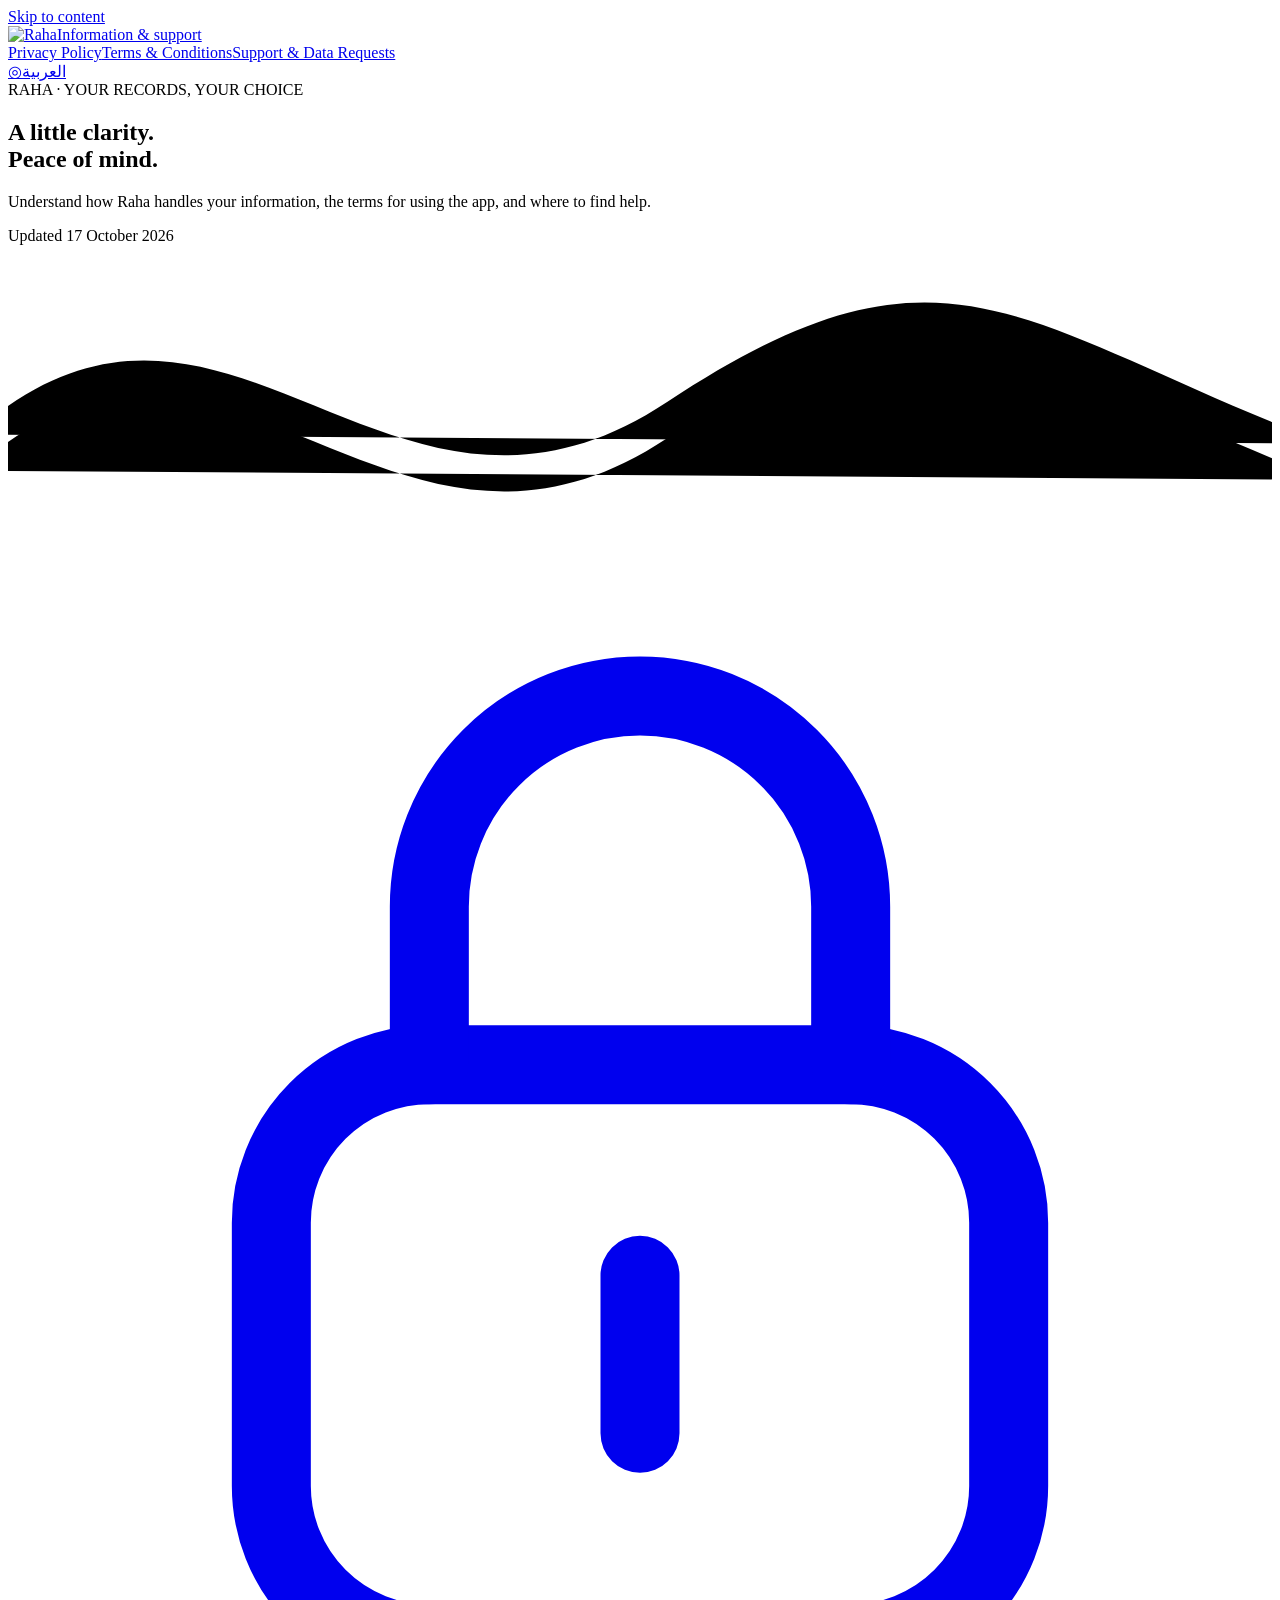
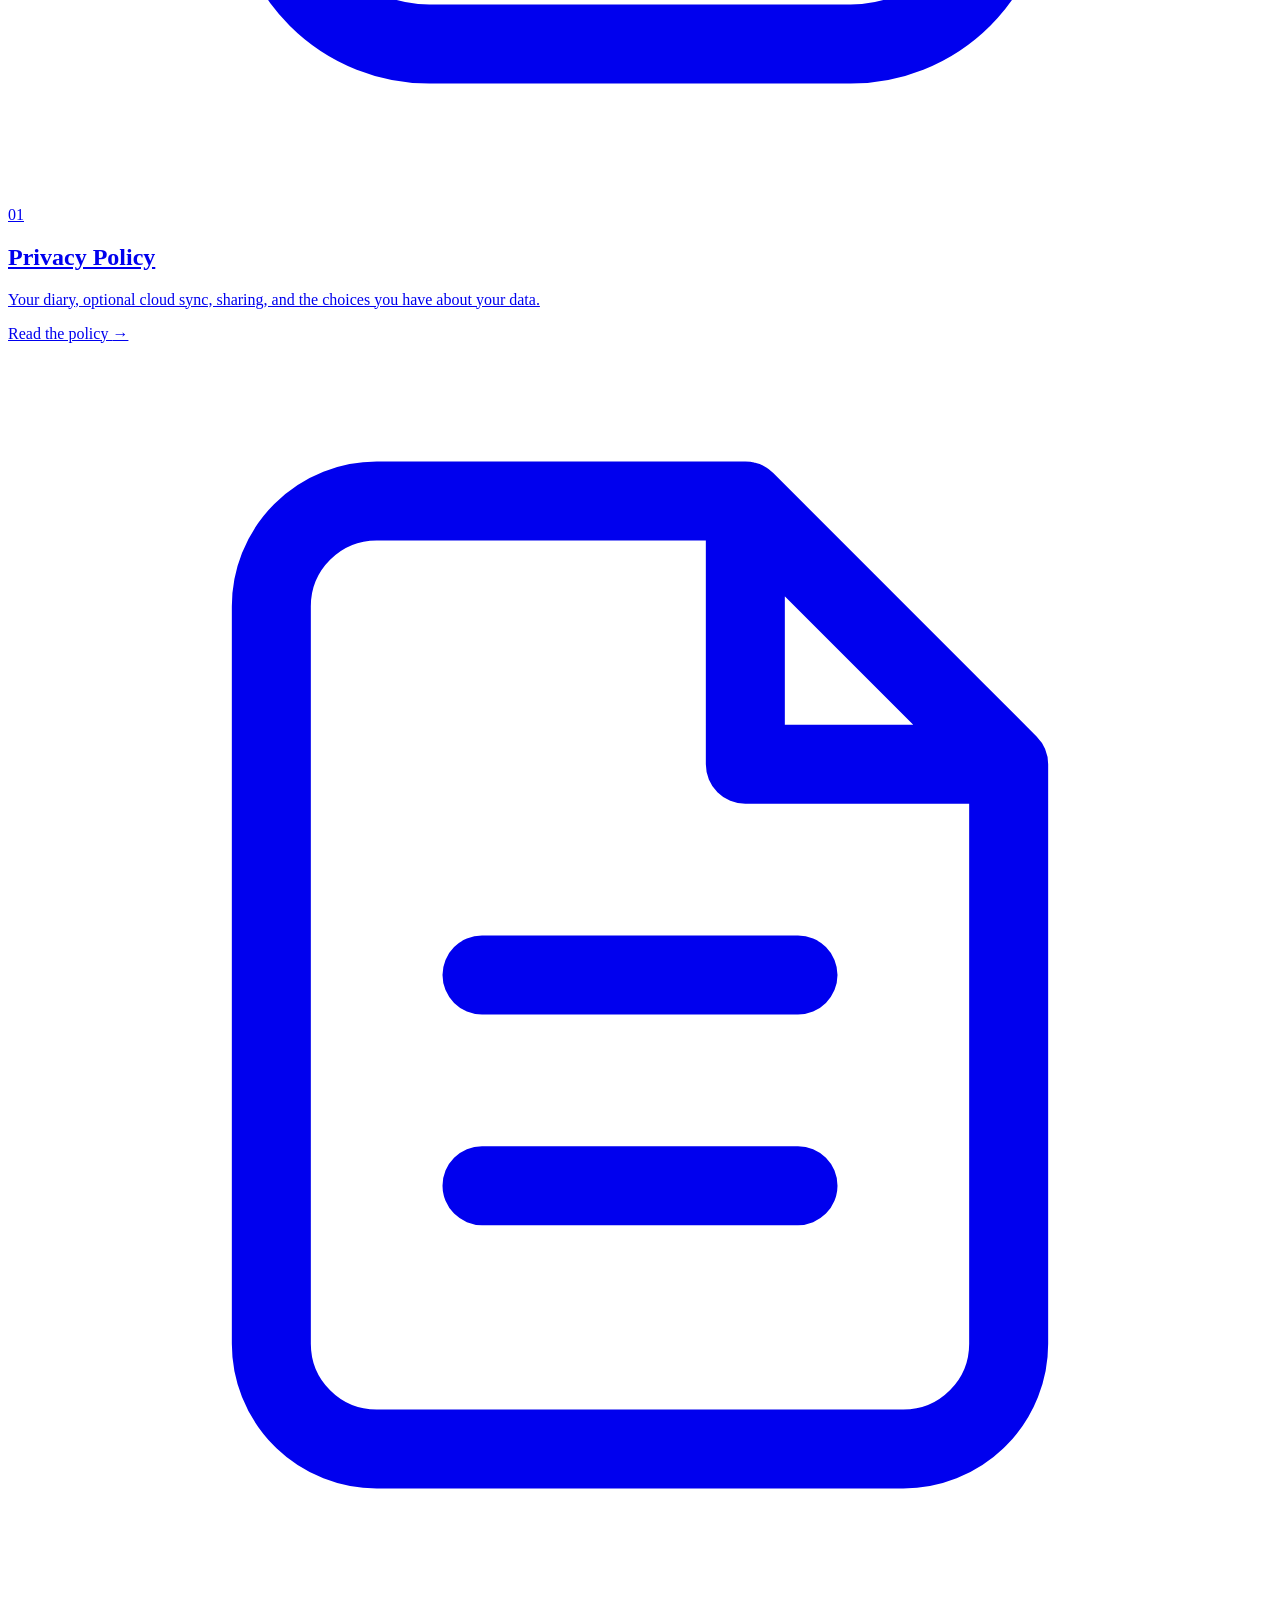
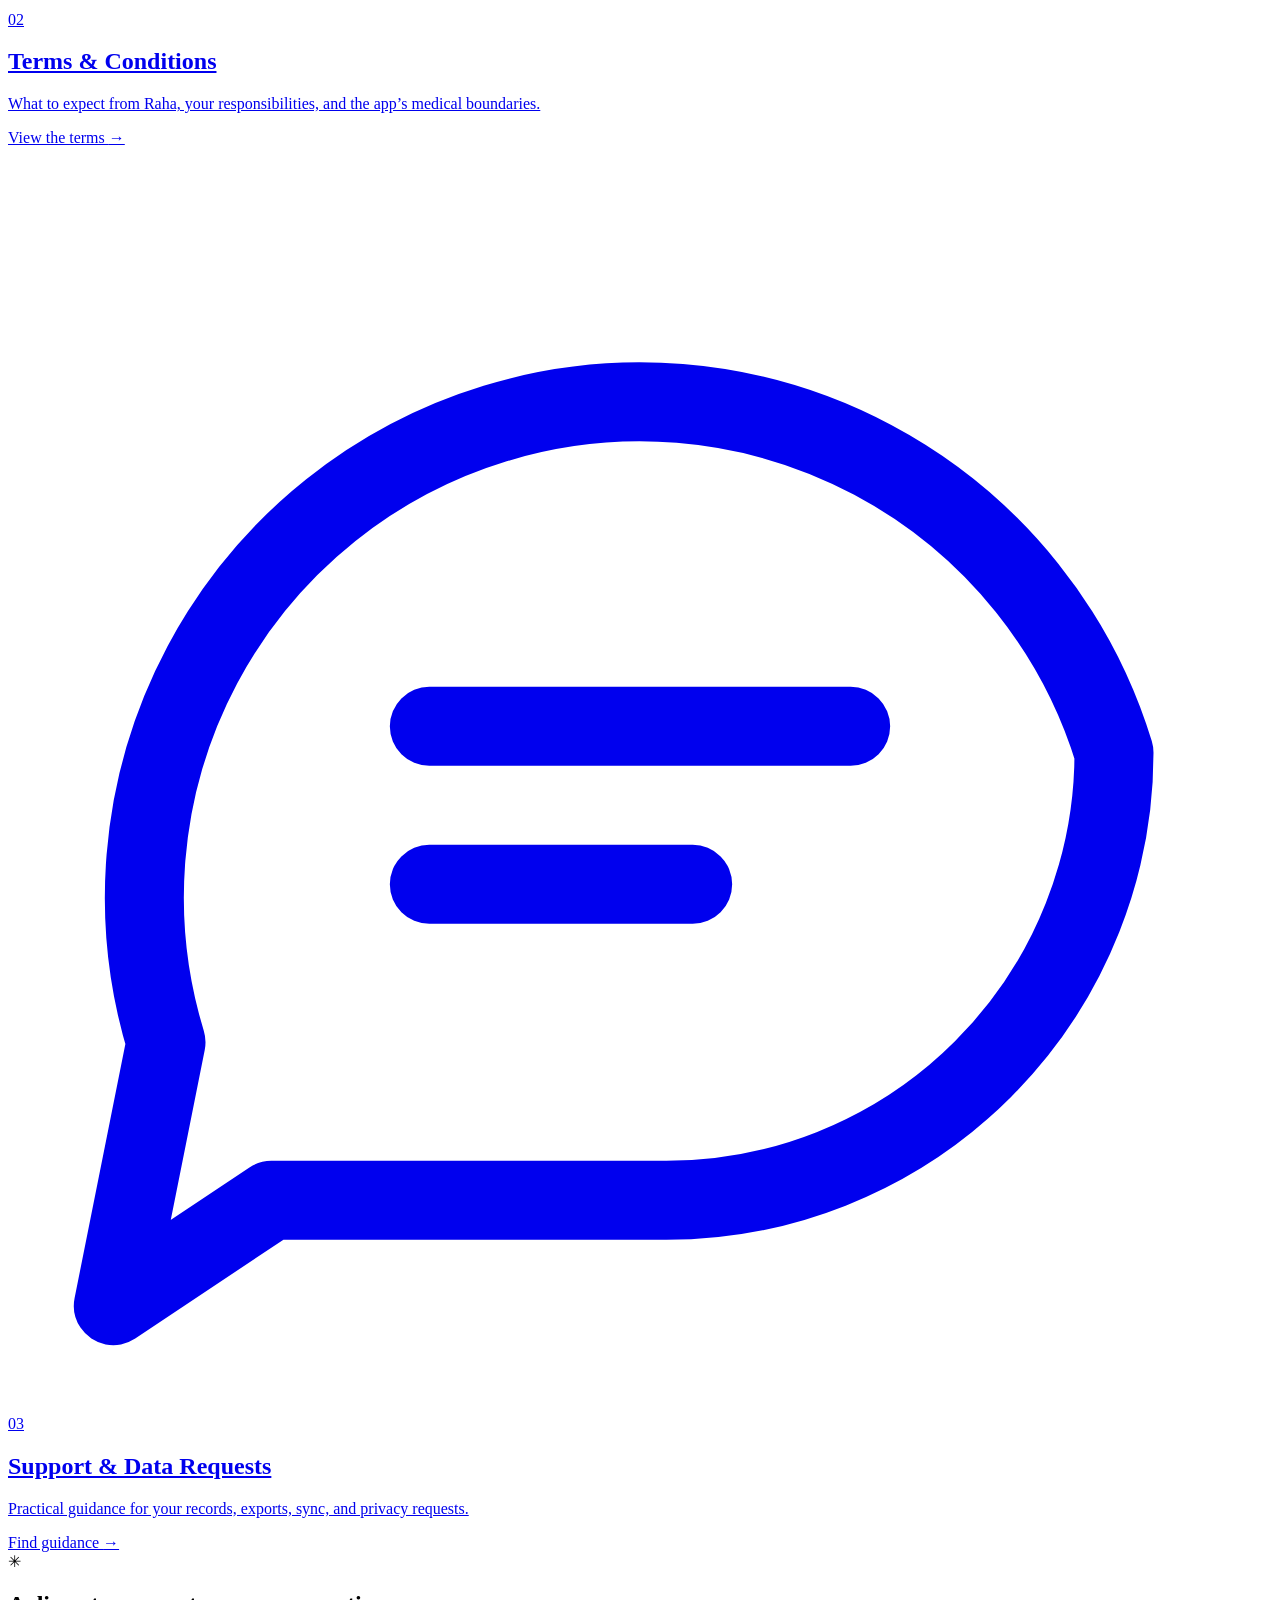
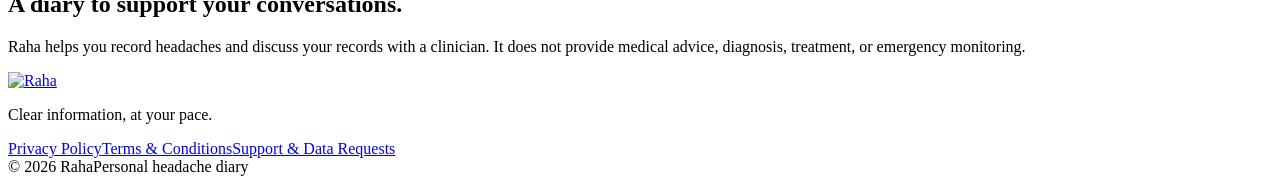
==== index.html @ 0974fa7e "Add Raha legal website homepage" ====
<!doctype html>
<html lang="en" dir="ltr">
<head><meta charset="utf-8"><meta name="viewport" content="width=device-width,initial-scale=1"><title>Privacy, terms &amp; support | Raha</title><meta name="description" content="Understand how Raha handles your information, the terms for using the app, and where to find help."><meta name="theme-color" content="#F6F3EC"><link rel="canonical" href="https://raha-headache.github.io/index.html"><link rel="alternate" hreflang="ar" href="index-ar.html"><link rel="icon" type="image/svg+xml" href="favicon.svg"><link rel="stylesheet" href="styles.css"><script src="site.js" defer></script></head>
<body><a class="skip" href="#main">Skip to content</a>
<header class="site-header"><div class="header-inner"><a href="index.html" class="brand" aria-label="Raha home"><img src="raha-logo.svg" alt="Raha" width="116" height="35"><span class="brand-label">Information & support</span></a><nav aria-label="Menu" class="header-nav"><a href="privacy.html">Privacy Policy</a><a href="terms.html">Terms & Conditions</a><a href="support.html">Support & Data Requests</a></nav><a class="language-switch" href="index-ar.html" lang="ar" dir="rtl" data-language="ar">العربية<span aria-hidden="true">◎</span></a></div></header>
<main id="main" class="home-main"><section class="home-hero"><div class="eyebrow"><span></span>RAHA · YOUR RECORDS, YOUR CHOICE</div><h1>A little clarity.<br>Peace of mind.</h1><p class="hero-description">Understand how Raha handles your information, the terms for using the app, and where to find help.</p><div class="hero-date">Updated 17 October 2026</div><svg class="hero-wave" viewBox="0 0 700 160" aria-hidden="true"><path d="M-20 105C120-20 210 190 365 87S560 45 730 110"/><path d="M-20 125C120 0 210 210 365 107S560 65 730 130"/></svg></section><section class="cards" aria-label="Information & support"><a class="page-card privacy" href="privacy.html"><div class="card-top"><span class="card-icon"><svg viewBox="0 0 24 24" aria-hidden="true" fill="none" stroke="currentColor" stroke-width="1.5" stroke-linecap="round" stroke-linejoin="round"><rect x="5" y="10" width="14" height="11" rx="3"/><path d="M8 10V7a4 4 0 0 1 8 0v3M12 14v3"/></svg></span><span class="card-number">01</span></div><h2>Privacy Policy</h2><p>Your diary, optional cloud sync, sharing, and the choices you have about your data.</p><span class="card-link">Read the policy <span aria-hidden="true">→</span></span></a><a class="page-card terms" href="terms.html"><div class="card-top"><span class="card-icon"><svg viewBox="0 0 24 24" aria-hidden="true" fill="none" stroke="currentColor" stroke-width="1.5" stroke-linecap="round" stroke-linejoin="round"><path d="M14 3H7a2 2 0 0 0-2 2v14a2 2 0 0 0 2 2h10a2 2 0 0 0 2-2V8ZM14 3v5h5M9 12h6M9 16h6"/></svg></span><span class="card-number">02</span></div><h2>Terms & Conditions</h2><p>What to expect from Raha, your responsibilities, and the app’s medical boundaries.</p><span class="card-link">View the terms <span aria-hidden="true">→</span></span></a><a class="page-card support" href="support.html"><div class="card-top"><span class="card-icon"><svg viewBox="0 0 24 24" aria-hidden="true" fill="none" stroke="currentColor" stroke-width="1.5" stroke-linecap="round" stroke-linejoin="round"><path d="M21 11.5a8.5 8.5 0 0 1-8.5 8.5H5l-3 2 1-5a8.5 8.5 0 1 1 18-5.5Z"/><path d="M8 11h8M8 14h5"/></svg></span><span class="card-number">03</span></div><h2>Support & Data Requests</h2><p>Practical guidance for your records, exports, sync, and privacy requests.</p><span class="card-link">Find guidance <span aria-hidden="true">→</span></span></a></section><aside class="medical-note"><span class="medical-icon" aria-hidden="true">✳</span><div><h2>A diary to support your conversations.</h2><p>Raha helps you record headaches and discuss your records with a clinician. It does not provide medical advice, diagnosis, treatment, or emergency monitoring.</p></div></aside></main>
<footer class="site-footer"><div class="footer-top"><a href="index.html" aria-label="Home"><img src="raha-logo.svg" alt="Raha" width="94" height="29"></a><p>Clear information, at your pace.</p><nav aria-label="Footer links"><a href="privacy.html">Privacy Policy</a><a href="terms.html">Terms & Conditions</a><a href="support.html">Support & Data Requests</a></nav></div><div class="footer-bottom"><span>© 2026 Raha</span><span>Personal headache diary</span></div></footer>
</body></html>
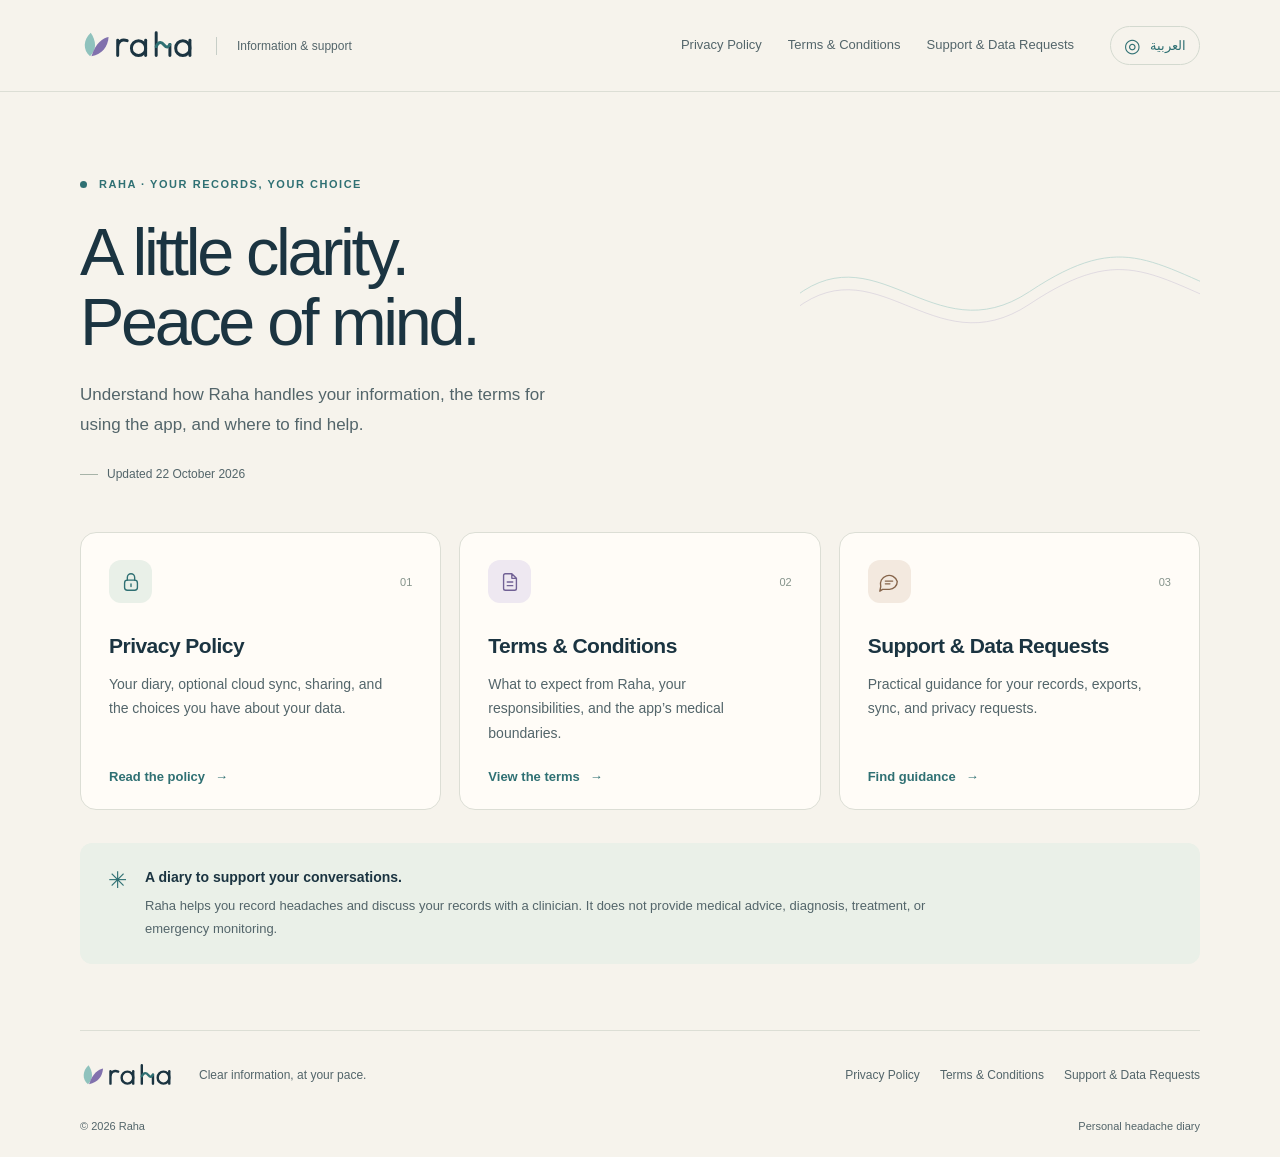
==== commit dad3616b: "Update bilingual Raha policies for in-app deletion, Health and data choices" ====
--- a/index.html
+++ b/index.html
@@ -3,6 +3,6 @@
 <head><meta charset="utf-8"><meta name="viewport" content="width=device-width,initial-scale=1"><title>Privacy, terms &amp; support | Raha</title><meta name="description" content="Understand how Raha handles your information, the terms for using the app, and where to find help."><meta name="theme-color" content="#F6F3EC"><link rel="canonical" href="https://raha-headache.github.io/index.html"><link rel="alternate" hreflang="ar" href="index-ar.html"><link rel="icon" type="image/svg+xml" href="favicon.svg"><link rel="stylesheet" href="styles.css"><script src="site.js" defer></script></head>
 <body><a class="skip" href="#main">Skip to content</a>
 <header class="site-header"><div class="header-inner"><a href="index.html" class="brand" aria-label="Raha home"><img src="raha-logo.svg" alt="Raha" width="116" height="35"><span class="brand-label">Information & support</span></a><nav aria-label="Menu" class="header-nav"><a href="privacy.html">Privacy Policy</a><a href="terms.html">Terms & Conditions</a><a href="support.html">Support & Data Requests</a></nav><a class="language-switch" href="index-ar.html" lang="ar" dir="rtl" data-language="ar">العربية<span aria-hidden="true">◎</span></a></div></header>
-<main id="main" class="home-main"><section class="home-hero"><div class="eyebrow"><span></span>RAHA · YOUR RECORDS, YOUR CHOICE</div><h1>A little clarity.<br>Peace of mind.</h1><p class="hero-description">Understand how Raha handles your information, the terms for using the app, and where to find help.</p><div class="hero-date">Updated 17 October 2026</div><svg class="hero-wave" viewBox="0 0 700 160" aria-hidden="true"><path d="M-20 105C120-20 210 190 365 87S560 45 730 110"/><path d="M-20 125C120 0 210 210 365 107S560 65 730 130"/></svg></section><section class="cards" aria-label="Information & support"><a class="page-card privacy" href="privacy.html"><div class="card-top"><span class="card-icon"><svg viewBox="0 0 24 24" aria-hidden="true" fill="none" stroke="currentColor" stroke-width="1.5" stroke-linecap="round" stroke-linejoin="round"><rect x="5" y="10" width="14" height="11" rx="3"/><path d="M8 10V7a4 4 0 0 1 8 0v3M12 14v3"/></svg></span><span class="card-number">01</span></div><h2>Privacy Policy</h2><p>Your diary, optional cloud sync, sharing, and the choices you have about your data.</p><span class="card-link">Read the policy <span aria-hidden="true">→</span></span></a><a class="page-card terms" href="terms.html"><div class="card-top"><span class="card-icon"><svg viewBox="0 0 24 24" aria-hidden="true" fill="none" stroke="currentColor" stroke-width="1.5" stroke-linecap="round" stroke-linejoin="round"><path d="M14 3H7a2 2 0 0 0-2 2v14a2 2 0 0 0 2 2h10a2 2 0 0 0 2-2V8ZM14 3v5h5M9 12h6M9 16h6"/></svg></span><span class="card-number">02</span></div><h2>Terms & Conditions</h2><p>What to expect from Raha, your responsibilities, and the app’s medical boundaries.</p><span class="card-link">View the terms <span aria-hidden="true">→</span></span></a><a class="page-card support" href="support.html"><div class="card-top"><span class="card-icon"><svg viewBox="0 0 24 24" aria-hidden="true" fill="none" stroke="currentColor" stroke-width="1.5" stroke-linecap="round" stroke-linejoin="round"><path d="M21 11.5a8.5 8.5 0 0 1-8.5 8.5H5l-3 2 1-5a8.5 8.5 0 1 1 18-5.5Z"/><path d="M8 11h8M8 14h5"/></svg></span><span class="card-number">03</span></div><h2>Support & Data Requests</h2><p>Practical guidance for your records, exports, sync, and privacy requests.</p><span class="card-link">Find guidance <span aria-hidden="true">→</span></span></a></section><aside class="medical-note"><span class="medical-icon" aria-hidden="true">✳</span><div><h2>A diary to support your conversations.</h2><p>Raha helps you record headaches and discuss your records with a clinician. It does not provide medical advice, diagnosis, treatment, or emergency monitoring.</p></div></aside></main>
+<main id="main" class="home-main"><section class="home-hero"><div class="eyebrow"><span></span>RAHA · YOUR RECORDS, YOUR CHOICE</div><h1>A little clarity.<br>Peace of mind.</h1><p class="hero-description">Understand how Raha handles your information, the terms for using the app, and where to find help.</p><div class="hero-date">Updated 22 October 2026</div><svg class="hero-wave" viewBox="0 0 700 160" aria-hidden="true"><path d="M-20 105C120-20 210 190 365 87S560 45 730 110"/><path d="M-20 125C120 0 210 210 365 107S560 65 730 130"/></svg></section><section class="cards" aria-label="Information & support"><a class="page-card privacy" href="privacy.html"><div class="card-top"><span class="card-icon"><svg viewBox="0 0 24 24" aria-hidden="true" fill="none" stroke="currentColor" stroke-width="1.5" stroke-linecap="round" stroke-linejoin="round"><rect x="5" y="10" width="14" height="11" rx="3"/><path d="M8 10V7a4 4 0 0 1 8 0v3M12 14v3"/></svg></span><span class="card-number">01</span></div><h2>Privacy Policy</h2><p>Your diary, optional cloud sync, sharing, and the choices you have about your data.</p><span class="card-link">Read the policy <span aria-hidden="true">→</span></span></a><a class="page-card terms" href="terms.html"><div class="card-top"><span class="card-icon"><svg viewBox="0 0 24 24" aria-hidden="true" fill="none" stroke="currentColor" stroke-width="1.5" stroke-linecap="round" stroke-linejoin="round"><path d="M14 3H7a2 2 0 0 0-2 2v14a2 2 0 0 0 2 2h10a2 2 0 0 0 2-2V8ZM14 3v5h5M9 12h6M9 16h6"/></svg></span><span class="card-number">02</span></div><h2>Terms & Conditions</h2><p>What to expect from Raha, your responsibilities, and the app’s medical boundaries.</p><span class="card-link">View the terms <span aria-hidden="true">→</span></span></a><a class="page-card support" href="support.html"><div class="card-top"><span class="card-icon"><svg viewBox="0 0 24 24" aria-hidden="true" fill="none" stroke="currentColor" stroke-width="1.5" stroke-linecap="round" stroke-linejoin="round"><path d="M21 11.5a8.5 8.5 0 0 1-8.5 8.5H5l-3 2 1-5a8.5 8.5 0 1 1 18-5.5Z"/><path d="M8 11h8M8 14h5"/></svg></span><span class="card-number">03</span></div><h2>Support & Data Requests</h2><p>Practical guidance for your records, exports, sync, and privacy requests.</p><span class="card-link">Find guidance <span aria-hidden="true">→</span></span></a></section><aside class="medical-note"><span class="medical-icon" aria-hidden="true">✳</span><div><h2>A diary to support your conversations.</h2><p>Raha helps you record headaches and discuss your records with a clinician. It does not provide medical advice, diagnosis, treatment, or emergency monitoring.</p></div></aside></main>
 <footer class="site-footer"><div class="footer-top"><a href="index.html" aria-label="Home"><img src="raha-logo.svg" alt="Raha" width="94" height="29"></a><p>Clear information, at your pace.</p><nav aria-label="Footer links"><a href="privacy.html">Privacy Policy</a><a href="terms.html">Terms & Conditions</a><a href="support.html">Support & Data Requests</a></nav></div><div class="footer-bottom"><span>© 2026 Raha</span><span>Personal headache diary</span></div></footer>
-</body></html>
+</body></html>
--- a/styles.css
+++ b/styles.css
@@ -0,0 +1,8 @@
+:root{--paper:#f6f3ec;--surface:#fffcf7;--ink:#1b3441;--muted:#53656a;--teal:#2f7073;--mint:#8fc2bd;--lavender:#8171ad;--line:#dcded5;--sans:-apple-system,BlinkMacSystemFont,"Segoe UI",Tahoma,Arial,sans-serif;color-scheme:light;font-family:var(--sans);color:var(--ink);background:var(--paper);font-synthesis:none}
+*{box-sizing:border-box}html{scroll-behavior:smooth;scroll-padding-top:130px}body{margin:0}a{color:var(--teal);text-underline-offset:4px}a:hover{color:var(--ink)}button,a{-webkit-tap-highlight-color:transparent}button{font:inherit}a:focus-visible,button:focus-visible,summary:focus-visible{outline:3px solid var(--lavender);outline-offset:5px;border-radius:4px}.skip{position:fixed;inset-inline-start:16px;top:-80px;z-index:10;background:var(--ink);color:white;padding:12px 20px}.skip:focus{top:8px}.draft-banner{text-align:center;font-size:12px;letter-spacing:.02em;background:#ebe5f2;color:#55476f;padding:9px 16px;line-height:1.6}.site-header{position:sticky;top:0;background:rgba(246,243,236,.96);z-index:5;border-bottom:1px solid var(--line);backdrop-filter:blur(12px)}.header-inner{max-width:1192px;min-height:91px;margin:auto;padding:18px 36px;display:flex;align-items:center;gap:36px}.brand{display:flex;align-items:center;gap:20px;text-decoration:none;flex-shrink:0}.brand img{object-fit:contain;direction:ltr}.brand-label{border-inline-start:1px solid #c7cec7;padding-inline-start:20px;font-size:12px;color:var(--muted);line-height:1.5}.header-nav{display:flex;gap:26px;margin-inline-start:auto;align-items:center}.header-nav a{font-size:13px;text-decoration:none;color:var(--muted);white-space:nowrap;line-height:1.7}.header-nav a[aria-current=page]{color:var(--teal);font-weight:650}.language-switch{display:flex;align-items:center;gap:9px;font-size:13px;text-decoration:none;border:1px solid #d3d9cf;padding:9px 13px;border-radius:20px;white-space:nowrap}.language-switch span{font-size:19px;line-height:1}.home-main{max-width:1192px;padding:0 36px;margin:auto}.home-hero{padding:83px 0 51px;position:relative;overflow:hidden}.eyebrow{font-size:11px;font-weight:650;letter-spacing:.14em;line-height:1.8;display:flex;align-items:center;gap:12px;color:var(--teal);text-transform:uppercase}.eyebrow>span:not(.crumb){width:7px;height:7px;border-radius:50%;background:var(--teal);flex-shrink:0}.eyebrow a{text-decoration:none}.eyebrow .crumb{color:#a6afa5;font-weight:400}h1,h2,h3,p{margin:0}h1{font-weight:450;letter-spacing:-.05em;line-height:1.06}.home-hero h1{font-size:clamp(46px,5.2vw,72px);margin:22px 0}.hero-description{font-size:17px;color:var(--muted);line-height:1.75;max-width:490px}.hero-date{font-size:12px;color:var(--muted);margin-top:28px;display:flex;gap:9px;align-items:center}.hero-date:before{content:"";width:18px;height:1px;background:#a7b3a8}.hero-wave{position:absolute;width:440px;height:auto;inset-inline-end:-40px;top:145px;fill:none;stroke:var(--mint);stroke-width:1.2;opacity:.62;pointer-events:none}.hero-wave path+path{stroke:var(--lavender);opacity:.4}.cards{display:grid;grid-template-columns:repeat(3,1fr);gap:18px}.page-card{border:1px solid var(--line);border-radius:16px;background:var(--surface);padding:27px 28px 25px;text-decoration:none;color:var(--ink);display:flex;flex-direction:column;min-height:275px;transition:transform .18s,border-color .18s}.page-card:hover{transform:translateY(-3px);border-color:#9bb7ac}.card-top{display:flex;align-items:center;justify-content:space-between;margin-bottom:29px}.card-icon{display:grid;place-items:center;width:43px;height:43px;background:#e9f0e8;color:var(--teal);border-radius:12px}.terms .card-icon{background:#eee8f1;color:#716195}.support .card-icon{background:#f3e9df;color:#86644a}.card-icon svg{width:22px;height:22px}.card-number{font-size:11px;color:#85938b;font-variant-numeric:tabular-nums}.page-card h2{font-size:21px;letter-spacing:-.025em;font-weight:550;line-height:1.35;margin-bottom:11px}.page-card p{font-size:14px;line-height:1.75;color:var(--muted);margin-bottom:24px;max-width:280px}.card-link{font-size:13px;font-weight:600;color:var(--teal);margin-top:auto;display:flex;align-items:center;gap:10px}.medical-note{margin:33px 0 66px;display:flex;gap:18px;align-items:flex-start;background:#eaf0e8;border-radius:12px;padding:23px 28px}.medical-icon{color:var(--teal);font-size:23px;line-height:1.3}.medical-note h2{font-size:14px;font-weight:600;line-height:1.7;margin-bottom:4px}.medical-note p{font-size:13px;line-height:1.8;color:var(--muted);max-width:820px}.site-footer{max-width:1120px;border-top:1px solid var(--line);margin:0 auto;padding:30px 0 20px}.footer-top{display:flex;align-items:center;gap:25px}.footer-top>a{line-height:0}.footer-top p{font-size:12px;color:var(--muted)}.footer-top nav{display:flex;gap:20px;margin-inline-start:auto}.footer-top nav a{font-size:12px;text-decoration:none;color:var(--muted)}.footer-bottom{margin-top:27px;display:flex;justify-content:space-between;font-size:11px;color:var(--muted);line-height:1.8}.legal-main{max-width:1192px;margin:auto;padding:0 36px 78px}.document-heading{padding:59px 0 36px;border-bottom:1px solid var(--line)}.document-heading h1{font-size:clamp(35px,4.3vw,56px);margin:20px 0 18px;max-width:900px;line-height:1.16}.document-intro{max-width:750px;font-size:16px;line-height:1.85;color:var(--muted)}.document-meta{margin-top:26px;display:flex;align-items:center;gap:24px;justify-content:space-between;font-size:12px;color:var(--muted)}.print-button{border:1px solid #c8d3c8;padding:10px 14px;border-radius:7px;background:transparent;color:var(--teal);font-size:12px;cursor:pointer}.print-button span{margin-inline-start:14px}.print-button:hover{background:#e8efe5}.document-layout{display:grid;grid-template-columns:225px minmax(0,1fr);gap:65px;align-items:start;padding-top:35px}.desktop-contents{position:sticky;top:120px;padding-bottom:20px;max-height:calc(100vh - 145px);overflow:auto}.desktop-contents h2{font-size:11px;font-weight:650;text-transform:uppercase;letter-spacing:.1em;margin-bottom:16px;color:var(--muted)}.desktop-contents nav,.mobile-contents nav{display:grid;gap:3px}.desktop-contents a,.mobile-contents a{display:flex;gap:10px;text-decoration:none;font-size:12px;line-height:1.65;color:var(--muted);padding:7px 0}.desktop-contents a:hover,.mobile-contents a:hover{color:var(--teal)}.desktop-contents a span,.mobile-contents a span{font-size:10px;color:#819186;font-variant-numeric:tabular-nums;min-width:16px;padding-top:2px}.document-body{max-width:760px;min-width:0}.legal-section{padding:0 0 29px;margin-bottom:31px;border-bottom:1px solid var(--line);scroll-margin-top:132px}.legal-section:last-child{margin-bottom:0;border-bottom:0;padding-bottom:0}.legal-section h2{font-size:23px;letter-spacing:-.025em;font-weight:550;line-height:1.45;margin-bottom:18px;display:flex;align-items:baseline;gap:15px}.section-number{font-size:11px;color:#7f9587;font-weight:500;font-variant-numeric:tabular-nums;letter-spacing:0}.legal-section p,.legal-section li,.callout{font-size:15px;line-height:1.95}.legal-section p+p{margin-top:14px}.legal-section ul{padding-inline-start:23px;margin:15px 0}.legal-section li{padding-inline-start:4px;margin:6px 0}.legal-section li::marker{color:var(--teal)}.legal-section a{overflow-wrap:anywhere}.callout{margin:22px 0;background:#e8eee5;border-inline-start:3px solid var(--teal);padding:17px 20px;border-radius:0 8px 8px 0}.contact-card{padding:23px 25px;border:1px solid #d6ded2;border-radius:12px;background:var(--surface);margin:22px 0}.contact-card h3{font-size:18px;line-height:1.6;margin-bottom:9px;font-weight:550}.contact-actions{display:flex;gap:12px;flex-wrap:wrap;margin-top:17px}.button{display:inline-block;text-decoration:none;padding:12px 18px;border-radius:8px;border:1px solid var(--teal);background:var(--teal);color:var(--surface);font-size:14px;font-weight:550;line-height:1.6}.button:hover{background:#255c5f;color:white}.button.secondary{background:transparent;color:var(--teal)}.button.secondary:hover{background:#e8eee5}.contact-card .small{font-size:12px;color:var(--muted);line-height:1.9;margin-top:17px}.mobile-contents{display:none}.not-found{max-width:1120px;margin:0 auto;padding:90px 0 110px}.not-found h1{font-size:42px;margin:20px 0 35px}.not-found p{margin-top:30px;line-height:1.8}
+[dir=rtl]{font-family:Tahoma,Arial,var(--sans)}[dir=rtl] h1,[dir=rtl] h2{letter-spacing:0}[dir=rtl] .home-hero h1{line-height:1.35;font-weight:500}[dir=rtl] .eyebrow{letter-spacing:0;font-size:12px}[dir=rtl] .hero-wave{transform:scaleX(-1)}[dir=rtl] .callout{border-radius:8px 0 0 8px}[dir=rtl] .legal-section h2{font-size:24px;line-height:1.7}[dir=rtl] .legal-section p,[dir=rtl] .legal-section li,[dir=rtl] .callout{line-height:2.15}[dir=rtl] .document-heading h1{line-height:1.5}[hidden]{display:none!important}
+@media(min-width:1400px){.home-hero{padding-top:95px}.hero-wave{width:530px;top:170px}}
+@media(max-width:1000px){.brand-label{display:none}.header-inner{gap:22px}.header-nav{gap:20px}.hero-wave{width:340px;inset-inline-end:-85px;top:170px;opacity:.4}.document-layout{grid-template-columns:190px minmax(0,1fr);gap:35px}.site-footer{margin:0 36px}.page-card{padding:24px}.page-card h2{font-size:19px}}
+@media(max-width:760px){html{scroll-padding-top:105px}.header-inner{min-height:77px;padding:17px 24px;gap:15px;flex-wrap:wrap}.brand img{width:103px;height:auto}.header-nav{order:3;width:100%;justify-content:space-between;border-top:1px solid var(--line);padding-top:12px;gap:8px}.header-nav a{font-size:12px;white-space:normal}.language-switch{margin-left:auto;margin-right:0;padding:6px 11px;font-size:12px}[dir=rtl] .language-switch{margin-left:0;margin-right:auto}.home-main{padding:0 24px}.home-hero{padding:49px 0 35px}.home-hero h1{font-size:49px;margin:20px 0}.hero-description{font-size:16px;max-width:480px}.hero-wave{display:none}.hero-date{margin-top:22px}.cards{grid-template-columns:1fr;gap:14px}.page-card{min-height:unset;padding:23px 24px}.card-top{margin-bottom:20px}.page-card h2{font-size:22px}.page-card p{max-width:100%;font-size:14px;margin-bottom:21px}.medical-note{margin:25px 0 43px;padding:21px;gap:13px}.medical-note p{font-size:12px}.site-footer{margin:0 24px;padding-top:26px}.footer-top{flex-wrap:wrap;gap:15px}.footer-top p{font-size:11px}.footer-top nav{width:100%;margin:10px 0 0;flex-wrap:wrap;gap:20px}.footer-bottom{margin-top:23px;gap:18px}.legal-main{padding:0 24px 45px}.document-heading{padding:37px 0 25px}.document-heading h1{font-size:37px;margin-top:16px}.document-intro{font-size:15px;line-height:1.9}.document-meta{gap:15px;flex-wrap:wrap;margin-top:20px}.document-layout{display:block;padding-top:24px}.desktop-contents{display:none}.mobile-contents{display:block;border:1px solid var(--line);border-radius:9px;padding:14px 18px;margin-bottom:30px;background:var(--surface)}.mobile-contents summary{font-size:14px;color:var(--teal);font-weight:550;cursor:pointer;line-height:1.7}.mobile-contents nav{margin-top:14px}.mobile-contents a{font-size:13px;padding:6px 0}.legal-section{margin-bottom:26px;padding-bottom:26px;scroll-margin-top:155px}.legal-section h2{font-size:21px;gap:11px;line-height:1.5;margin-bottom:14px}.legal-section p,.legal-section li,.callout{font-size:15px;line-height:1.95}.callout{padding:15px 17px}.contact-card{padding:19px}.not-found{padding:55px 24px 75px}.not-found h1{font-size:35px}.print-button{font-size:11px}[dir=rtl] .home-hero h1{font-size:46px}[dir=rtl] .legal-section h2{font-size:22px}}
+@media(prefers-reduced-motion:reduce){html{scroll-behavior:auto}.page-card{transition:none}}
+@media print{@page{margin:18mm}html,body{background:#fff;color:#000;font-size:11pt}.site-header,.site-footer,.skip,.draft-banner,.desktop-contents,.mobile-contents,.print-button,.hero-wave{display:none!important}.home-main,.legal-main{max-width:none;padding:0;margin:0}.document-heading{padding:0 0 18pt}.document-heading h1{font-size:30pt}.document-intro{font-size:11pt}.document-meta{font-size:9pt;margin-top:12pt}.document-layout{display:block;padding-top:20pt}.document-body{max-width:none}.legal-section{padding-bottom:14pt;margin-bottom:16pt;scroll-margin:0}.legal-section h2{font-size:16pt;break-after:avoid}.legal-section p,.legal-section li,.callout{font-size:10.5pt;line-height:1.65;orphans:3;widows:3}.callout,.contact-card{background:#f4f4f0;break-inside:avoid}a{color:inherit;text-decoration:underline}.contact-actions{display:none}.cards{display:block}.page-card{margin-bottom:20pt;break-inside:avoid}.home-hero{padding:20pt 0}.home-hero h1{font-size:36pt}.medical-note{break-inside:avoid}.draft-banner{display:block!important;background:none;border-bottom:1px solid #888;padding:0 0 8pt;margin-bottom:15pt;color:#333}h2,h3{break-after:avoid}}
